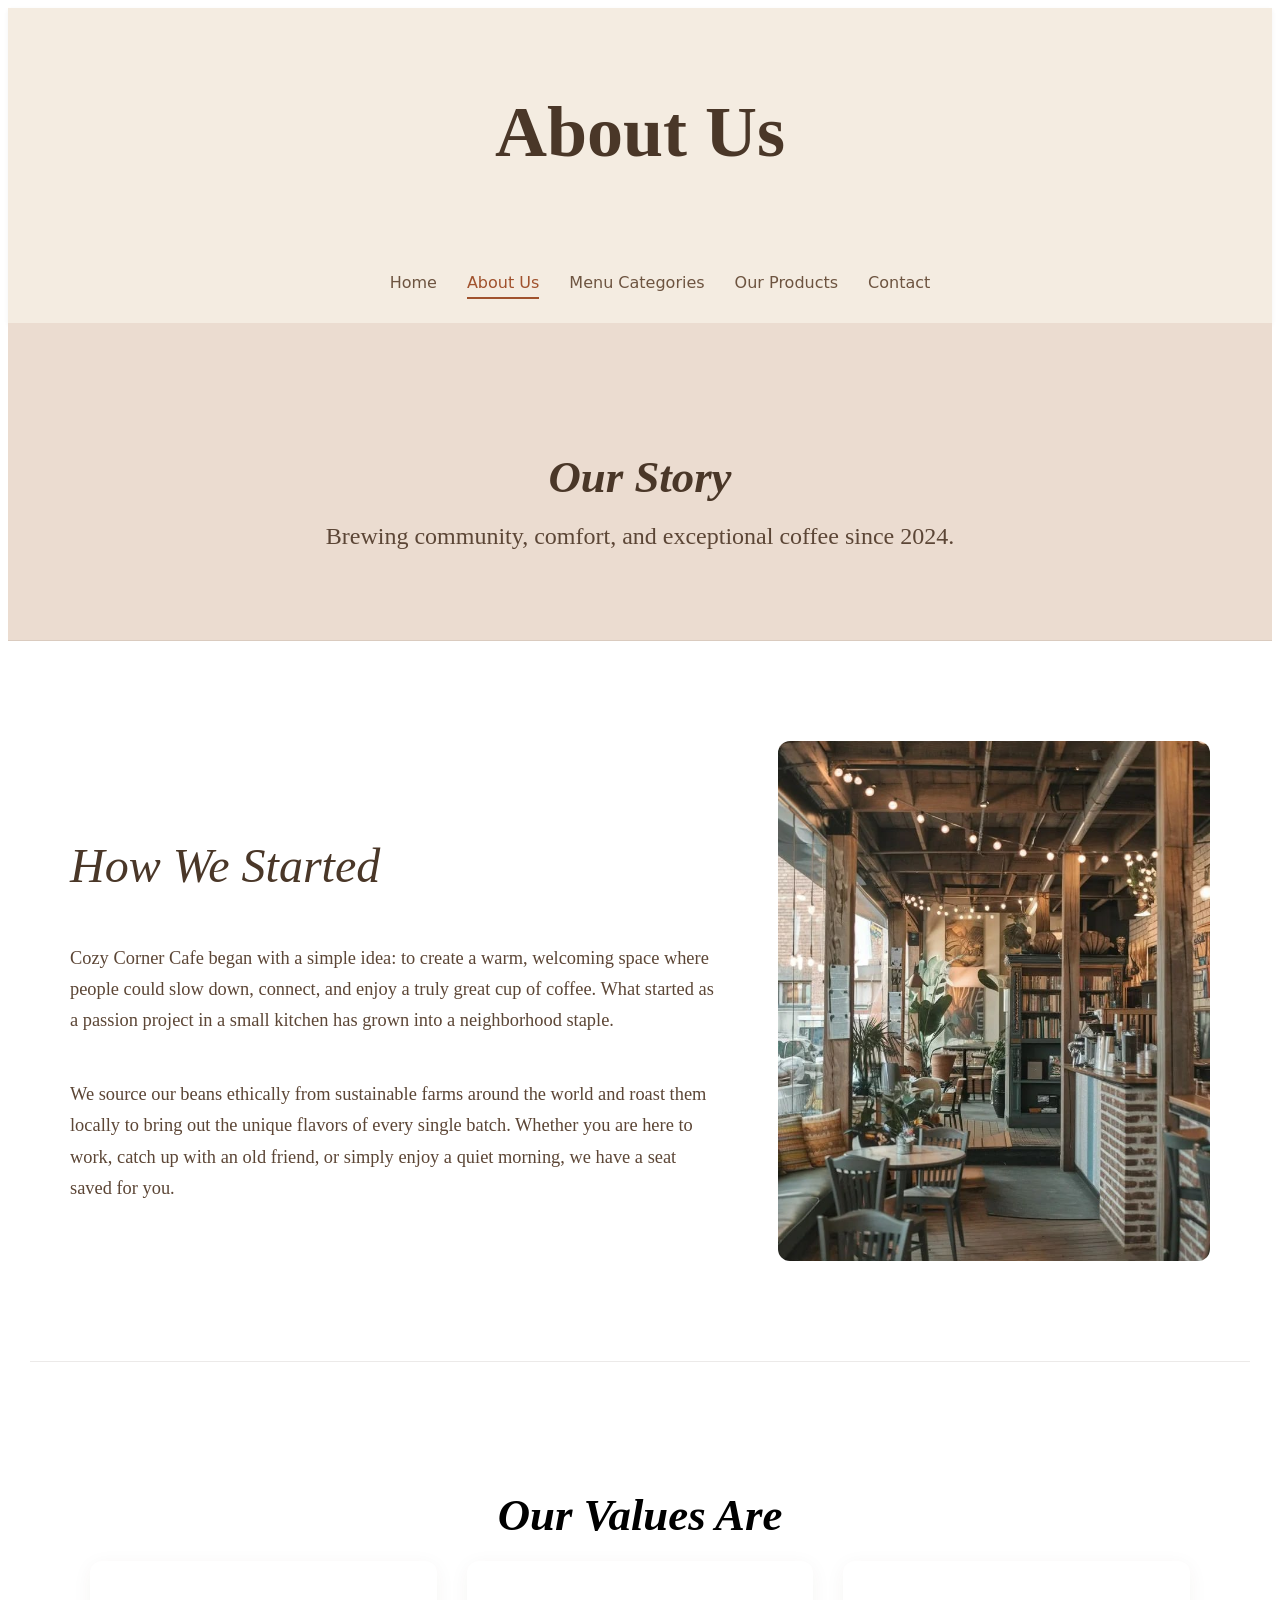
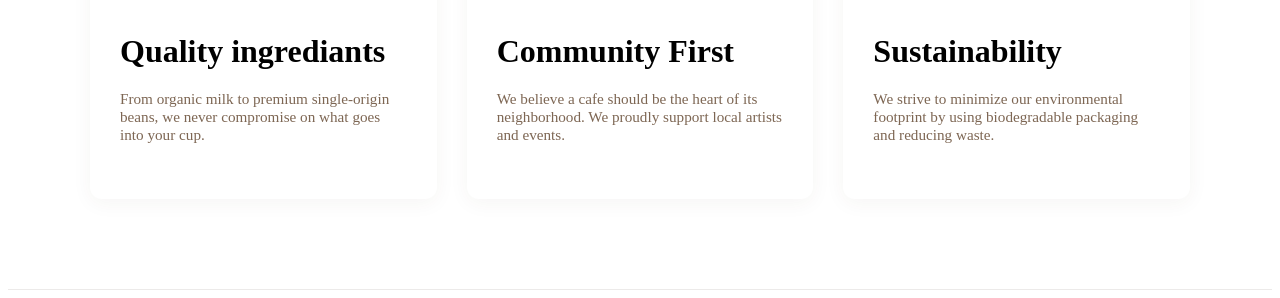
==== about.html @ 1a00c0a8 "Add project files and README documentation" ====
<!DOCTYPE html>

<html lang="en">

<head>
    <meta charset="UTF-8"><meta charset="UTF-8">
    <meta name="viewport" content="width=device-width, initial-scale=1.0">
    <title>About Page</title>
    <link rel="stylesheet" href="assets/css/style.css" />
</head>

<body>
    <header class="about-header">
        <div class="about-logo">
            <h1>About Us</h1>
        </div>
        <nav>
            <ul>
                <li><a href="index.html" >Home</a></li> 
                <li><a href="about.html" class="active" >About Us</a></li>
                <li><a href="category.html" >Menu Categories</a></li>
                <li><a href="products.html">Our Products</a></li>
                <li><a href="contact.html" >Contact</a></li>
            </ul>
        </nav>
    </header>

    <main>
        <section class="about-our-story">
            <div class="our-story">
                <h2>Our Story</h2>
                <p>Brewing community, comfort, and exceptional coffee since 2024.</p>
            </div>
        </section>

        <section class="history">
            <div class="our-history">
                <h2>How We Started</h2>
                <p>Cozy Corner Cafe began with a simple idea: to create a warm, welcoming space where people could slow down, connect, and enjoy a truly great cup of coffee. What started as a passion project in a small kitchen has grown into a neighborhood staple.</p>
                <p>We source our beans ethically from sustainable farms around the world and roast them locally to bring out the unique flavors of every single batch. Whether you are here to work, catch up with an old friend, or simply enjoy a quiet morning, we have a seat saved for you.</p>
            </div>

            <div class="our-history-image">
                <img src="assets/photos/cafe-internal.jpg" />
            </div>
        </section>

        <section class="values">
            <div class="our-values">
                <h2>Our Values Are</h2>
                <div class="our-values-grid">
                    <div class="value-card">
                        <h3>Quality ingrediants</h3>
                        <p>From organic milk to premium single-origin beans, we never compromise on what goes into your cup.</p>
                    </div>

                    <div class="value-card">
                        <h3>Community First</h3>
                        <p>We believe a cafe should be the heart of its neighborhood. We proudly support local artists and events.</p>
                    </div>

                    <div class="value-card">
                        <h3>Sustainability</h3>
                        <p>We strive to minimize our environmental footprint by using biodegradable packaging and reducing waste.</p>
                    </div>
                </div>
            </div>
        </section>

        <!--<section class="team">
            <h2>People Behind the Brew</h2>
            <div class="team-grid"></div>
        </section> -->

    </main>

</body>


</html>
---- assets/css/style.css ----
.container {
    max-width: 1100px;
    margin: 0 auto;
    padding: 40px 20px;
}

.index-header {
    display: flex;
    flex-direction: column;
    align-items: center;   /* Vertically centers both elements */
    padding: 15px 40px;
    background-color: #f4ece1;
    box-shadow: 0 2px 5px rgba(0, 0, 0, 0.05);
    gap: 15px;   /*Controlls gap between logo and links */
}

.index-logo {
    padding: 20px;
}

.index-logo h1 {
    font-family: 'Georgia', serif;
    font-size: 4.5rem;
    color: #4a3728;
}

nav ul {
    display: flex;
    list-style: none;   /* Removes Bullet points */
}

nav ul li {
    margin: 0 15px;
}

nav a {
    text-decoration: none;   /* Removes underline */
    font-family: system-ui, sans-serif;
    font-weight: 500;
    font-size: 1rem;
    color: #6d5440;
    padding: 5px 0;
    transition: color 0.2s ease, border-color 0.2s ease;   /* Color Transition  when you Hover*/
}

nav a:hover {
    color: #4a3728;   /* Darkens when you hover */
}

nav a.active {
    color: #a0522d;
    border-bottom: 2px solid #a0522d;
}

.hero {
    padding: 90px 20px;
    background-color: #ebdcd0;
    border-bottom: 1px solid rgba(74, 55, 40, 0.1);
    text-align: center;
}

.hero h2 {
    font-family: 'Georgia', serif;
    font-size: 2.8rem;
    color: #4a3728;
    margin-bottom: 20px;
    font-style: italic;
}

.hero p {
    max-width: 650px;
    margin: 0 auto;
    font-size: 1.5rem;
    color: #5c4636;
}

.highlights {
    padding: 80px 40px;
    text-align: center;
}

.highlights > h2 {
    font-family: 'Georgia', serif;
    font-size: 2.2rem;
    margin-bottom: 50px;
    position: relative;
    display: inline-block;   /* Shrinks parent match text sizing */
}

.highlights > h2::after {
    content: '';
    display: block;
    width: 50px;
    height: 3px;
    background-color: #a0522d;
    margin: 12px auto 0 auto;   /* Centers the line under the heading */
}

.highlight-grid {
    display: flex;
    justify-content: center;
    gap: 30px;
    max-width: 1100px;
    margin: 0 auto;
    flex-wrap: wrap; 
}

.card {
    background: #ffffff;
    padding: 40px 30px;
    border-radius: 12px;   /* Rounded Courners */
    flex: 1;
    min-width: 280px;
    box-shadow: 0 4px 20px rgba(74, 55, 40, 0.05);
    transition: transform 0.3s ease, box-shadow 0.3s ease;
    text-align: left;
}

.card:hover {
    transform: translateY(-5px);   /* Moves upwards when you hover */
}

.card h2 {
    font-family: 'Georgia', serif;
    font-size: 1.4rem;
    color: #4a3728;
    margin-bottom: 12px;
}

.card p {
    font-size: 0.95rem;
    color: #7d6653;
}



@media screen and (max-width: 768px) {
    
    header {
        padding: 20px;
        gap: 5px;

    }

    .index-logo {
        padding: 10px;
    }

    .index-logo h1 {
        font-size: 2rem;
    }

    nav ul {
        flex-direction: column;
        align-items: center;
        gap: 10px;
        padding: 0;
    }

    nav ul li {
        margin: 5px 0;
    }

    .hero {
        padding: 60px 20px;
    }

    .hero h2 {
        font-size: 2.2rem;
    }

    .hero p {
        font-size: 1.2rem;
    }

    .highlights {
        padding: 50px 20px;
    }
    .history {
        flex-direction: column;
        gap: 40px;
        padding: 60px 24px;
    }

    .our-history {
        text-align: left;
    }

    .our-history h2 {
        font-size: 2.4rem;
        margin-bottom: 20px;
    }

    .our-history p {
        font-size: 1.1rem;
        line-height: 1.6;
        margin-bottom: 18px;
    }

    .our-history-image {
        max-width: 100%;
        order: -1;
    }

    .our-history-image img {
        max-height: 300px;
    }
}


/* about.html */

.about-header {
    display: flex;
    flex-direction: column;
    align-items: center;
    padding: 15px 40px;
    background-color: #f4ece1;
    box-shadow: 0 2px 5px rgba(0, 0, 0, 0.05);
    gap: 15px;
}

.about-logo {
    padding: 20px;
}

.about-logo h1 {
    font-family: 'Georgia', serif;
    font-size: 4.5rem;
    color: #4a3728;
}

.our-story {
    padding: 90px 20px;
    background-color: #ebdcd0;
    border-bottom: 1px solid rgba(74, 55, 40, 0.1);
    text-align: center;
}

.our-story h2 {
    font-family: 'Georgia', serif;
    font-size: 2.8rem;
    color: #4a3728;
    margin-bottom: 20px;
    font-style: italic;
}

.our-story p {
    max-width: 650px;
    margin: 0 auto;
    font-size: 1.5rem;
    color: #5c4636;
}

.history {
    display: flex;
    align-items: stretch;
    justify-content: space-between;
    gap: 60px;
    padding: 100px 40px;         
    max-width: 1140px;
    margin: 0 auto;
    border-bottom: 1px solid rgba(74, 55, 40, 0.1);
}

.our-history {
    flex: 1.2;
    display: flex;
    flex-direction: column;
    justify-content: center;
    text-align: left;           
}

.our-history h2 {
    font-family: 'Georgia', serif;
    font-size: 3rem;
    color: #4a3728;
    margin-bottom: 30px;
    font-style: italic;
    font-weight: normal;
    line-height: 1.2;
    font-style: italic;
}

.our-history p {
    font-size: 1.15rem;          
    color: #5c4636;
    line-height: 1.7;
    margin-bottom: 24px;
}

.our-history p:last-child {
    margin-bottom: 0;
}

.our-history-image {
    flex: 0.8;
    max-width: 440px;
    width: 100%;
}

.our-history-image img {
    width: 100%;
    height: 100%;
    max-height: 520px;
    display: block;
    border-radius: 12px;
    object-fit: cover;
}

.our-values {
    padding: 90px 20px;
    border-bottom: 1px solid rgba(74, 55, 40, 0.1);
    text-align: center;
}

.our-values h2 {
    font-family: 'Georgia', serif;
    font-size: 2.8rem;
    margin-bottom: 20px;
    font-style: italic;
}

.our-values h3 {
    font-family: 'Georgia', serif;
    font-size: 2rem;
    margin-bottom: 20px;
    font-style: bold;
}

.our-values-grid {
    display: flex;
    justify-content: center;
    gap: 30px;
    max-width: 1100px;
    margin: 0 auto;
    flex-wrap: wrap; 
}

.value-card {
    background: #ffffff;
    padding: 40px 30px;
    border-radius: 12px;
    flex: 1;
    min-width: 280px;
    box-shadow: 0 4px 20px rgba(74, 55, 40, 0.05);
    transition: transform 0.3s ease, box-shadow 0.3s ease;
    text-align: left;
}

.value-card:hover {
    transform: translateY(-5px);
}

.value-card h2 {
    font-family: 'Georgia', serif;
    font-size: 1.4rem;
    color: #4a3728;
    margin-bottom: 12px;
}

.value-card p {
    font-size: 0.95rem;
    color: #7d6653;
}

/* Contact.html */

.contact-header {
    display: flex;
    flex-direction: column;
    align-items: center;
    padding: 15px 40px;
    background-color: #f4ece1;
    box-shadow: 0 2px 5px rgba(0, 0, 0, 0.05);
    gap: 15px;
}

.contact-logo {
    padding: 20px;
}

.contact-logo h1 {
    font-family: 'Georgia', serif;
    font-size: 4.5rem;
    color: #4a3728;
}

.contact-section {
    max-width: 600px;
    margin: 60px auto;
    padding: 0 20px;
}

.form-group {
    margin-bottom: 20px;
    display: flex;
    flex-direction: column;
    text-align: left;
}

.form-group label {
    font-family: system-ui, sans-serif;
    font-weight: 500;
    color: #4a3728;
    margin-bottom: 5px;
}

.form-group input, 
.form-group textarea {
    padding: 12px;
    border: 1px solid #6d5440;
    border-radius: 6px;
    font-size: 1rem;
    outline: none;
}

/* Validation Highlights and Feedback States */
.error-msg {
    color: #d9534f;
    font-size: 0.85rem;
    margin-top: 5px;
    font-family: system-ui, sans-serif;
}

.input-error {
    border-color: #d9534f !important;
    background-color: #fff5f5;
}

#submitBtn {
    background-color: #4a3728;
    color: #ffffff;
    padding: 12px 24px;
    border: none;
    border-radius: 6px;
    font-size: 1rem;
    cursor: pointer;
    transition: background-color 0.2s ease;
}

#submitBtn:hover {
    background-color: #6d5440;
}

.feedback-container {
    margin-top: 20px;
    padding: 15px;
    border-radius: 6px;
    font-family: system-ui, sans-serif;
    text-align: center;
}

.success-msg {
    background-color: #d4edda;
    color: #155724;
    border: 1px solid #c3e6cb;
}

.error-banner {
    background-color: #f8d7da;
    color: #721c24;
    border: 1px solid #f5c6cb;
}

.hidden {
    display: none;
}

/* Category.html */

.category-header {
    display: flex;
    flex-direction: column;
    align-items: center;
    padding: 15px 40px;
    background-color: #f4ece1;
    box-shadow: 0 2px 5px rgba(0, 0, 0, 0.05);
    gap: 15px;
}

.category-logo {
    padding: 20px;
}

.category-logo h1 {
    font-family: 'Georgia', serif;
    font-size: 4.5rem;
    color: #4a3728;
}

.category-filter-buttons {
    margin: 30px 0 5px 0;
    display: flex;
    justify-content: center;
    gap: 15px;
    flex-wrap: wrap;
}

.filter-button {
    background-color: transparent;
    border: 2px solid #6d5440;
    color: #6d5440;
    padding: 10px 20px;
    font-size: 1rem;
    font-weight: 500;
    border-radius: 30px;
    cursor: pointer;
    transition: all 0.2s ease;
}

.filter-button:hover, 
.filter-button.active {
    background-color: #4a3728;
    border-color: #4a3728;
    color: #ffffff;
}

.category-section {
    max-width: 1100px;
    margin: 60px auto;
    padding: 0 20px;
    text-align: center;
}

.menu-grid {
    display: grid;
    grid-template-columns: repeat(auto-fit, minmax(320px, 1fr));
    gap: 25px;
    margin-top: 40px;
}

.menu-item {
    background-color: #f4ece1;
    border-radius: 8px;
    padding: 20px;
    box-sizing: border-box;
    text-align: left;
    transition: opacity 0.3s ease, transform 0.3s ease;
    display: flex;
    flex-direction: row; 
    gap: 20px;
    align-items: center;
    justify-content: space-between;
}

.item-info {
    flex: 1;
}

.menu-item h3 {
    font-family: 'Georgia', serif;
    color: #4a3728;
    margin-top: 0;
    margin-bottom: 8px;
    font-size: 1.3rem;
}

.menu-item p {
    color: #6d5440;
    font-size: 0.95rem;
    margin: 0;
}

.menu-grid img {
    width: 120px;
    height: 120px;
    object-fit: cover;
    border-radius: 8px;
    flex-shrink: 0; 
}

.hidden-item {
    display: none !important;
}

@media screen and (max-width: 768px) {
    .category-logo h1 {
        font-size: 2.5rem;
    }
}

@media screen and (max-width: 550px) {
    .menu-item {
        flex-direction: column-reverse;
        text-align: center;
        gap: 15px;
    }

    .menu-grid img {
        width: 100%;
        max-width: 240px;
        height: 160px;
    }
}

/* products.html */

.products-header {
    display: flex;
    flex-direction: column;
    align-items: center;
    padding: 15px 40px;
    background-color: #f4ece1;
    box-shadow: 0 2px 5px rgba(0, 0, 0, 0.05);
    gap: 15px;
}

.products-logo {
    padding: 20px;
}

.products-logo h1 {
    font-family: 'Georgia', serif;
    font-size: 4.5rem;
    color: #4a3728;
}

.products-header {
    display: flex;
    flex-direction: column;
    align-items: center;
    padding: 15px 40px;
    background-color: #f4ece1;
    box-shadow: 0 2px 5px rgba(0, 0, 0, 0.05);
    gap: 15px;
}

.products-section {
    max-width: 1100px;
    margin: 60px auto;
    padding: 0 20px;
    text-align: center;
}

.products-grid {
    display: flex;
    flex-wrap: wrap;
    gap: 30px;
    margin-top: 40px;
    justify-content: center;
}

.product-card {
    background-color: #ffffff;
    border: 1px solid rgba(109, 84, 64, 0.15);
    border-radius: 12px;
    overflow: hidden;
    display: flex;
    flex-direction: column;
    flex: 1;
    min-width: 280px;
    max-width: 320px;
    text-align: left;
    box-shadow: 0 4px 15px rgba(74, 55, 40, 0.02);
    transition: transform 0.3s ease, box-shadow 0.3s ease;
}

.product-card img,
.product-image {
    width: 100%;
    height: 200px;
    object-fit: cover;
    display: block;
    border-bottom: 1px solid rgba(109, 84, 64, 0.15); 
}

.product-card:hover {
    transform: translateY(-5px);
    box-shadow: 0 8px 25px rgba(74, 55, 40, 0.08);
}

.product-image {
    background-color: #f4ece1;
    height: 200px;
    display: flex;
    align-items: center;
    justify-content: center;
    font-size: 4rem;
}

.product-info {
    padding: 25px 20px 20px 20px;
    display: flex;
    flex-direction: column;
    flex-grow: 1;
}

.product-info h3 {
    font-family: 'Georgia', serif;
    color: #4a3728;
    margin: 0 0 10px 0;
    font-size: 1.3rem;
}

.product-desc {
    color: #6d5440;
    font-size: 0.9rem;
    line-height: 1.4;
    margin: 0 0 15px 0;
    flex-grow: 1;
}

.product-price {
    font-family: system-ui, sans-serif;
    font-weight: 700;
    font-size: 1.2rem;
    color: #a0522d;
}
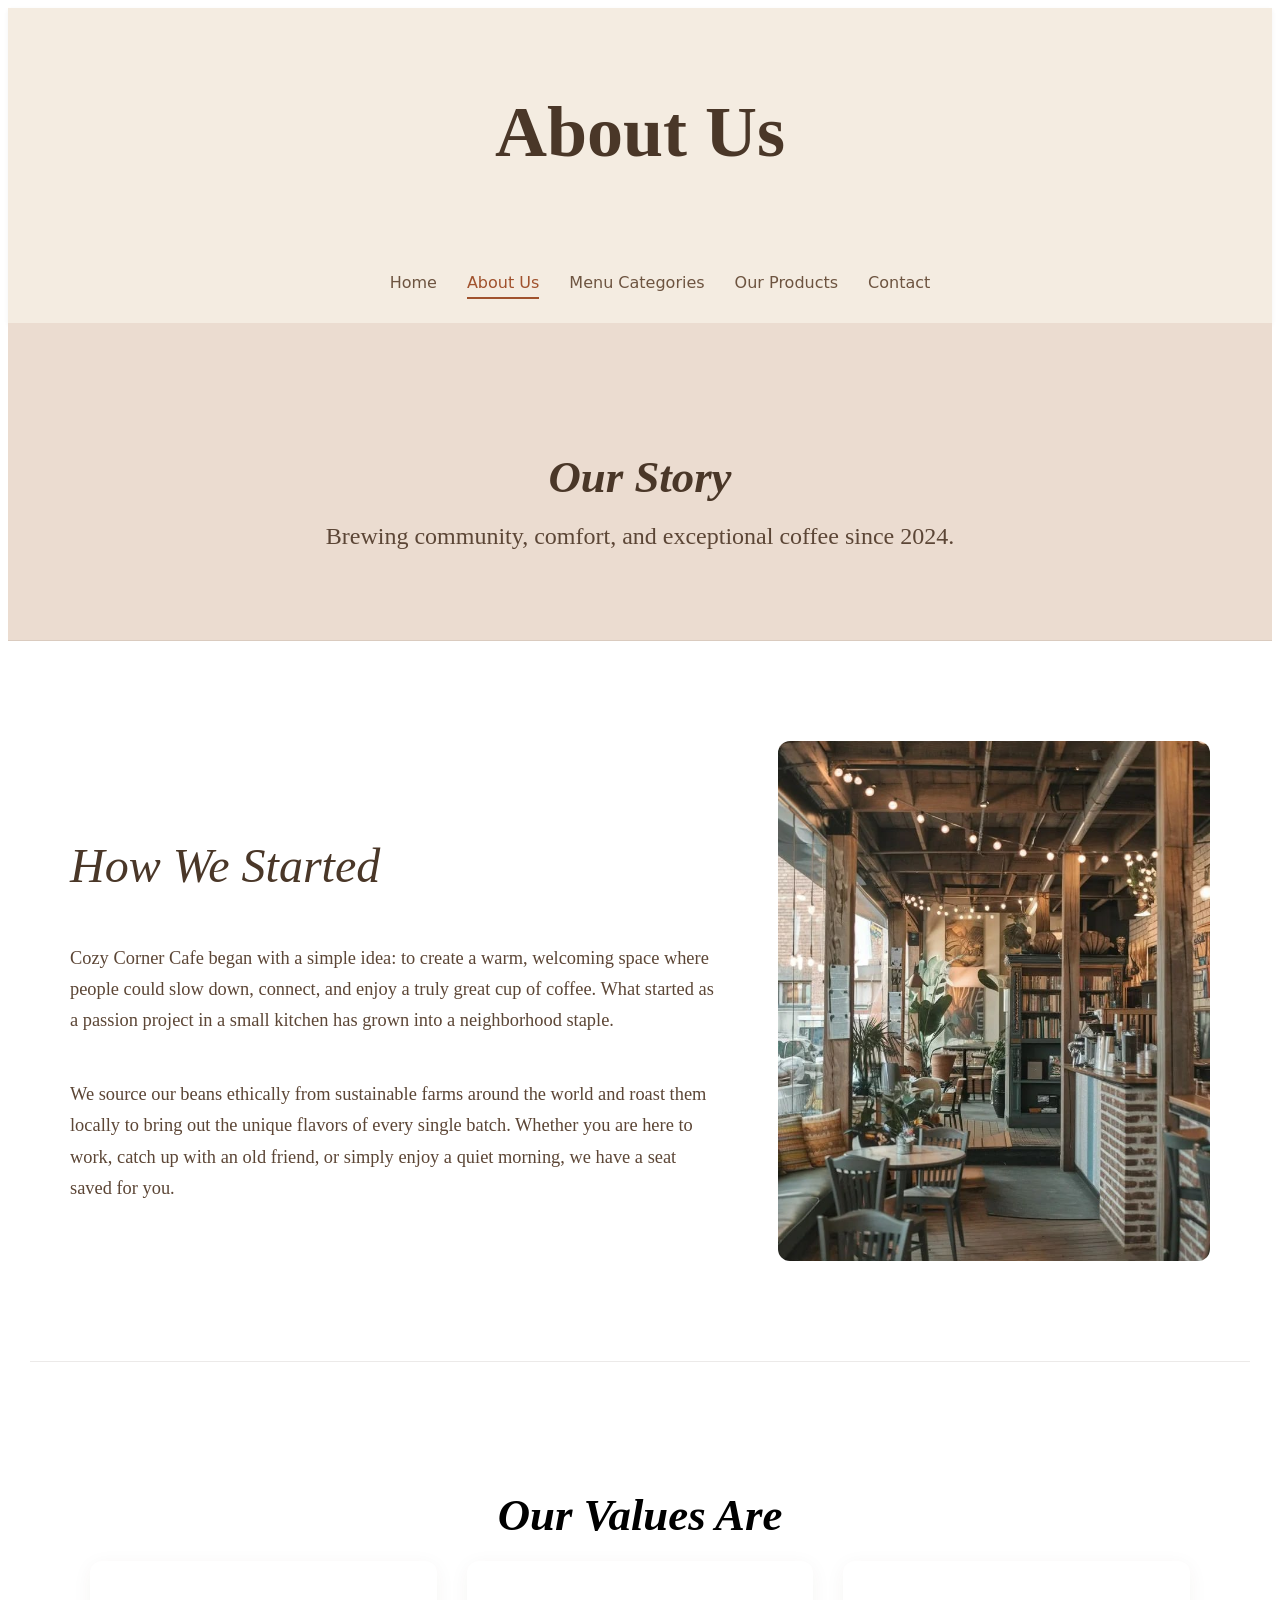
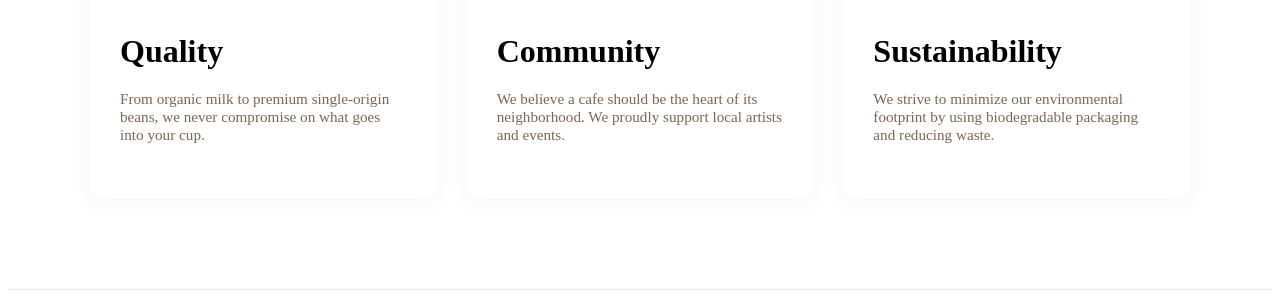
==== commit e1ba4583: "Update about.html" ====
--- a/about.html
+++ b/about.html
@@ -50,12 +50,12 @@
                 <h2>Our Values Are</h2>
                 <div class="our-values-grid">
                     <div class="value-card">
-                        <h3>Quality ingrediants</h3>
+                        <h3>Quality</h3>
                         <p>From organic milk to premium single-origin beans, we never compromise on what goes into your cup.</p>
                     </div>
 
                     <div class="value-card">
-                        <h3>Community First</h3>
+                        <h3>Community</h3>
                         <p>We believe a cafe should be the heart of its neighborhood. We proudly support local artists and events.</p>
                     </div>
 
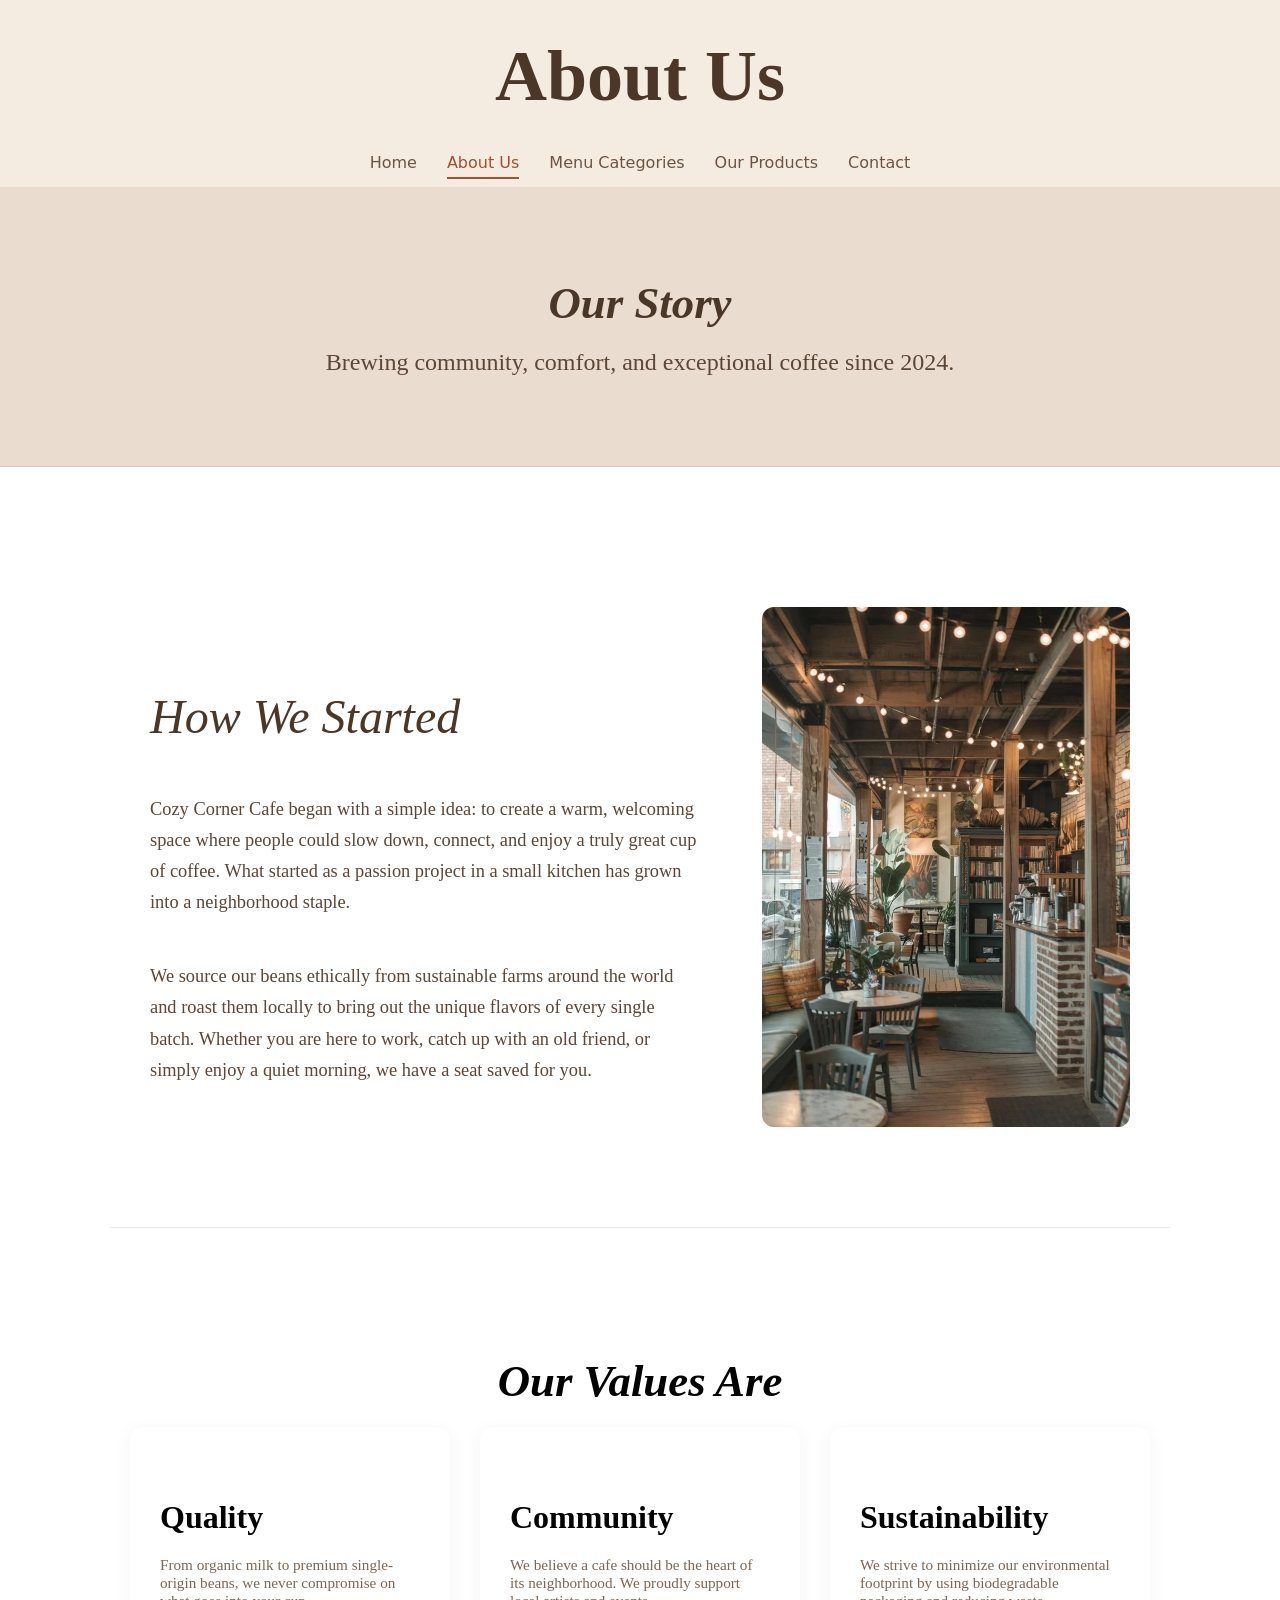
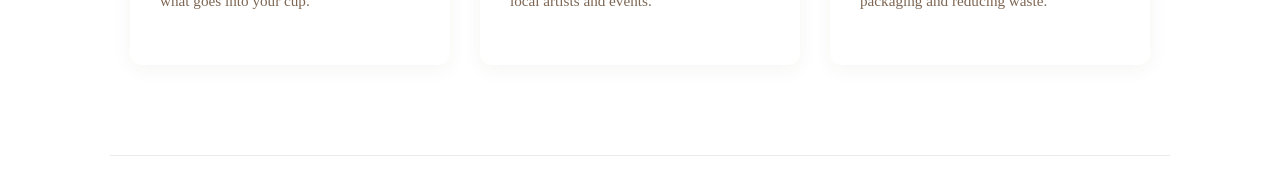
==== commit 190bfa8e: "./" ====
--- a/about.html
+++ b/about.html
@@ -25,13 +25,14 @@
         </nav>
     </header>
 
+<section class="about-our-story">
+    <div class="our-story">
+        <h2>Our Story</h2>
+        <p>Brewing community, comfort, and exceptional coffee since 2024.</p>
+    </div>
+</section>
+
     <main>
-        <section class="about-our-story">
-            <div class="our-story">
-                <h2>Our Story</h2>
-                <p>Brewing community, comfort, and exceptional coffee since 2024.</p>
-            </div>
-        </section>
 
         <section class="history">
             <div class="our-history">
--- a/assets/css/style.css
+++ b/assets/css/style.css
@@ -1,24 +1,48 @@
+*, *::before, *::after {
+    box-sizing: border-box; /* Core fix: keeps all layouts mathematically sound */
+}
+
+body {
+    margin: 0;
+    padding: 0;
+    background-color: #ffffff;
+}
+
 .container {
     max-width: 1100px;
     margin: 0 auto;
     padding: 40px 20px;
 }
 
-.index-header {
+.index-header,
+.about-header,
+.contact-header,
+.category-header,
+.products-header {
     display: flex;
     flex-direction: column;
-    align-items: center;   /* Vertically centers both elements */
+    align-items: center;
     padding: 15px 40px;
     background-color: #f4ece1;
     box-shadow: 0 2px 5px rgba(0, 0, 0, 0.05);
-    gap: 15px;   /*Controlls gap between logo and links */
-}
-
-.index-logo {
+    gap: 15px;
+}
+
+.index-logo,
+.about-logo,
+.contact-logo,
+.category-logo,
+.products-logo {
     padding: 20px;
 }
 
-.index-logo h1 {
+.index-logo h1,
+.about-logo h1,
+.contact-logo h1,
+.category-header h1,
+.category-logo h1,
+.products-logo h1 {
+    margin: 0;
     font-family: 'Georgia', serif;
     font-size: 4.5rem;
     color: #4a3728;
@@ -26,7 +50,9 @@
 
 nav ul {
     display: flex;
-    list-style: none;   /* Removes Bullet points */
+    list-style: none;
+    padding: 0;
+    margin: 0;
 }
 
 nav ul li {
@@ -34,17 +60,17 @@
 }
 
 nav a {
-    text-decoration: none;   /* Removes underline */
+    text-decoration: none;
     font-family: system-ui, sans-serif;
     font-weight: 500;
     font-size: 1rem;
     color: #6d5440;
     padding: 5px 0;
-    transition: color 0.2s ease, border-color 0.2s ease;   /* Color Transition  when you Hover*/
+    transition: color 0.2s ease, border-color 0.2s ease;
 }
 
 nav a:hover {
-    color: #4a3728;   /* Darkens when you hover */
+    color: #4a3728;
 }
 
 nav a.active {
@@ -53,13 +79,16 @@
 }
 
 .hero {
+    width: 100%;
     padding: 90px 20px;
     background-color: #ebdcd0;
     border-bottom: 1px solid rgba(74, 55, 40, 0.1);
     text-align: center;
+    box-sizing: border-box;
 }
 
 .hero h2 {
+    margin-top: 0;
     font-family: 'Georgia', serif;
     font-size: 2.8rem;
     color: #4a3728;
@@ -84,7 +113,7 @@
     font-size: 2.2rem;
     margin-bottom: 50px;
     position: relative;
-    display: inline-block;   /* Shrinks parent match text sizing */
+    display: inline-block;
 }
 
 .highlights > h2::after {
@@ -93,7 +122,7 @@
     width: 50px;
     height: 3px;
     background-color: #a0522d;
-    margin: 12px auto 0 auto;   /* Centers the line under the heading */
+    margin: 12px auto 0 auto;
 }
 
 .highlight-grid {
@@ -105,10 +134,17 @@
     flex-wrap: wrap; 
 }
 
+.card-link {
+    text-decoration: none !important; 
+    display: flex;
+    flex: 1;
+    min-width: 280px;
+}
+
 .card {
     background: #ffffff;
     padding: 40px 30px;
-    border-radius: 12px;   /* Rounded Courners */
+    border-radius: 12px;
     flex: 1;
     min-width: 280px;
     box-shadow: 0 4px 20px rgba(74, 55, 40, 0.05);
@@ -117,7 +153,7 @@
 }
 
 .card:hover {
-    transform: translateY(-5px);   /* Moves upwards when you hover */
+    transform: translateY(-5px);
 }
 
 .card h2 {
@@ -132,112 +168,19 @@
     color: #7d6653;
 }
 
-
-
-@media screen and (max-width: 768px) {
-    
-    header {
-        padding: 20px;
-        gap: 5px;
-
-    }
-
-    .index-logo {
-        padding: 10px;
-    }
-
-    .index-logo h1 {
-        font-size: 2rem;
-    }
-
-    nav ul {
-        flex-direction: column;
-        align-items: center;
-        gap: 10px;
-        padding: 0;
-    }
-
-    nav ul li {
-        margin: 5px 0;
-    }
-
-    .hero {
-        padding: 60px 20px;
-    }
-
-    .hero h2 {
-        font-size: 2.2rem;
-    }
-
-    .hero p {
-        font-size: 1.2rem;
-    }
-
-    .highlights {
-        padding: 50px 20px;
-    }
-    .history {
-        flex-direction: column;
-        gap: 40px;
-        padding: 60px 24px;
-    }
-
-    .our-history {
-        text-align: left;
-    }
-
-    .our-history h2 {
-        font-size: 2.4rem;
-        margin-bottom: 20px;
-    }
-
-    .our-history p {
-        font-size: 1.1rem;
-        line-height: 1.6;
-        margin-bottom: 18px;
-    }
-
-    .our-history-image {
-        max-width: 100%;
-        order: -1;
-    }
-
-    .our-history-image img {
-        max-height: 300px;
-    }
-}
-
-
 /* about.html */
 
-.about-header {
-    display: flex;
-    flex-direction: column;
-    align-items: center;
-    padding: 15px 40px;
-    background-color: #f4ece1;
-    box-shadow: 0 2px 5px rgba(0, 0, 0, 0.05);
-    gap: 15px;
-}
-
-.about-logo {
-    padding: 20px;
-}
-
-.about-logo h1 {
-    font-family: 'Georgia', serif;
-    font-size: 4.5rem;
-    color: #4a3728;
-}
-
 .our-story {
+    width: 100%;
     padding: 90px 20px;
     background-color: #ebdcd0;
     border-bottom: 1px solid rgba(74, 55, 40, 0.1);
     text-align: center;
+    box-sizing: border-box;
 }
 
 .our-story h2 {
+    margin-top: 0;
     font-family: 'Georgia', serif;
     font-size: 2.8rem;
     color: #4a3728;
@@ -276,7 +219,6 @@
     font-size: 3rem;
     color: #4a3728;
     margin-bottom: 30px;
-    font-style: italic;
     font-weight: normal;
     line-height: 1.2;
     font-style: italic;
@@ -325,7 +267,7 @@
     font-family: 'Georgia', serif;
     font-size: 2rem;
     margin-bottom: 20px;
-    font-style: bold;
+    font-weight: bold;
 }
 
 .our-values-grid {
@@ -366,26 +308,6 @@
 
 /* Contact.html */
 
-.contact-header {
-    display: flex;
-    flex-direction: column;
-    align-items: center;
-    padding: 15px 40px;
-    background-color: #f4ece1;
-    box-shadow: 0 2px 5px rgba(0, 0, 0, 0.05);
-    gap: 15px;
-}
-
-.contact-logo {
-    padding: 20px;
-}
-
-.contact-logo h1 {
-    font-family: 'Georgia', serif;
-    font-size: 4.5rem;
-    color: #4a3728;
-}
-
 .contact-section {
     max-width: 600px;
     margin: 60px auto;
@@ -468,26 +390,6 @@
 }
 
 /* Category.html */
-
-.category-header {
-    display: flex;
-    flex-direction: column;
-    align-items: center;
-    padding: 15px 40px;
-    background-color: #f4ece1;
-    box-shadow: 0 2px 5px rgba(0, 0, 0, 0.05);
-    gap: 15px;
-}
-
-.category-logo {
-    padding: 20px;
-}
-
-.category-logo h1 {
-    font-family: 'Georgia', serif;
-    font-size: 4.5rem;
-    color: #4a3728;
-}
 
 .category-filter-buttons {
     margin: 30px 0 5px 0;
@@ -596,36 +498,6 @@
 
 /* products.html */
 
-.products-header {
-    display: flex;
-    flex-direction: column;
-    align-items: center;
-    padding: 15px 40px;
-    background-color: #f4ece1;
-    box-shadow: 0 2px 5px rgba(0, 0, 0, 0.05);
-    gap: 15px;
-}
-
-.products-logo {
-    padding: 20px;
-}
-
-.products-logo h1 {
-    font-family: 'Georgia', serif;
-    font-size: 4.5rem;
-    color: #4a3728;
-}
-
-.products-header {
-    display: flex;
-    flex-direction: column;
-    align-items: center;
-    padding: 15px 40px;
-    background-color: #f4ece1;
-    box-shadow: 0 2px 5px rgba(0, 0, 0, 0.05);
-    gap: 15px;
-}
-
 .products-section {
     max-width: 1100px;
     margin: 60px auto;
@@ -633,14 +505,21 @@
     text-align: center;
 }
 
+main {
+    max-width: 1100px;
+    margin: 40px auto;
+    padding: 0 20px;
+}
+
+/* Flexible grid wrapper utilizing wrapping layout flows */
 .products-grid {
     display: flex;
     flex-wrap: wrap;
     gap: 30px;
-    margin-top: 40px;
     justify-content: center;
 }
 
+/* Individual Product Cards */
 .product-card {
     background-color: #ffffff;
     border: 1px solid rgba(109, 84, 64, 0.15);
@@ -654,31 +533,31 @@
     text-align: left;
     box-shadow: 0 4px 15px rgba(74, 55, 40, 0.02);
     transition: transform 0.3s ease, box-shadow 0.3s ease;
-}
-
-.product-card img,
+    box-sizing: border-box; /* Forces padding to stay within the card size boundaries */
+}
+
+.product-card:hover {
+    transform: translateY(-5px);
+    box-shadow: 0 8px 25px rgba(74, 55, 40, 0.08);
+}
+
+/* Image wrappers ensuring photos fit card boundaries uniformly */
 .product-image {
     width: 100%;
     height: 200px;
+    background-color: #f4ece1;
+    overflow: hidden;
+    border-bottom: 1px solid rgba(109, 84, 64, 0.15);
+}
+
+.product-image img {
+    width: 100%;
+    height: 100%;
     object-fit: cover;
     display: block;
-    border-bottom: 1px solid rgba(109, 84, 64, 0.15); 
-}
-
-.product-card:hover {
-    transform: translateY(-5px);
-    box-shadow: 0 8px 25px rgba(74, 55, 40, 0.08);
-}
-
-.product-image {
-    background-color: #f4ece1;
-    height: 200px;
-    display: flex;
-    align-items: center;
-    justify-content: center;
-    font-size: 4rem;
-}
-
+}
+
+/* Internal text element spacing alignment inside the card containers */
 .product-info {
     padding: 25px 20px 20px 20px;
     display: flex;
@@ -698,7 +577,7 @@
     font-size: 0.9rem;
     line-height: 1.4;
     margin: 0 0 15px 0;
-    flex-grow: 1;
+    flex-grow: 1; /* Pushes the price element perfectly down to the baseline layout line */
 }
 
 .product-price {
@@ -707,3 +586,136 @@
     font-size: 1.2rem;
     color: #a0522d;
 }
+
+@media screen and (max-width: 768px) {
+
+    .index-header {
+        padding: 20px;
+        gap: 5px;
+    }
+
+    .index-logo {
+        padding: 10px;
+    }
+
+    .index-logo h1 {
+        font-size: 2rem;
+    }
+
+    .about-header {
+        padding: 20px;
+        gap: 5px;
+    }
+
+    .about-logo {
+        padding: 10px;
+    }
+
+    .about-logo h1 {
+        font-size: 2rem;
+    }
+
+    .contact-header {
+        padding: 20px;
+        gap: 5px;
+    }
+
+    .contact-logo {
+        padding: 10px;
+    }
+
+    .contact-logo h1 {
+        font-size: 2rem;
+    }
+
+    .category-header {
+        padding: 20px;
+        gap: 5px;
+    }
+
+    .category-logo {
+        padding: 10px;
+    }
+
+    .category-logo h1 {
+        font-size: 2rem;
+    }
+
+    .products-header {
+        padding: 20px;
+        gap: 5px;
+    }
+
+    .products-logo {
+        padding: 10px;
+    }
+
+    .products-logo h1 {
+        font-size: 2rem;
+    }
+
+    nav ul {
+        flex-direction: column;
+        align-items: center;
+        gap: 10px;
+        padding: 0;
+    }
+
+    nav ul li {
+        margin: 5px 0;
+    }
+
+    .highlight-grid {
+        flex-direction: column;
+        gap: 20px;
+    }
+
+    .card-link {
+        width: 100%;
+    }
+
+    .hero {
+        padding: 60px 20px;
+    }
+
+    .hero h2 {
+        font-size: 2.2rem;
+    }
+
+    .hero p {
+        font-size: 1.2rem;
+    }
+
+    .highlights {
+        padding: 50px 20px;
+    }
+    .history {
+        flex-direction: column;
+        gap: 40px;
+        padding: 60px 24px;
+    }
+
+    .our-history {
+        text-align: left;
+    }
+
+    .our-history h2 {
+        font-size: 2.4rem;
+        margin-bottom: 20px;
+    }
+
+    .our-history p {
+        font-size: 1.1rem;
+        line-height: 1.6;
+        margin-bottom: 18px;
+    }
+
+    .our-history-image {
+        max-width: 100%;
+        order: -1;
+    }
+
+    .our-history-image img {
+        max-height: 300px;
+    }
+}
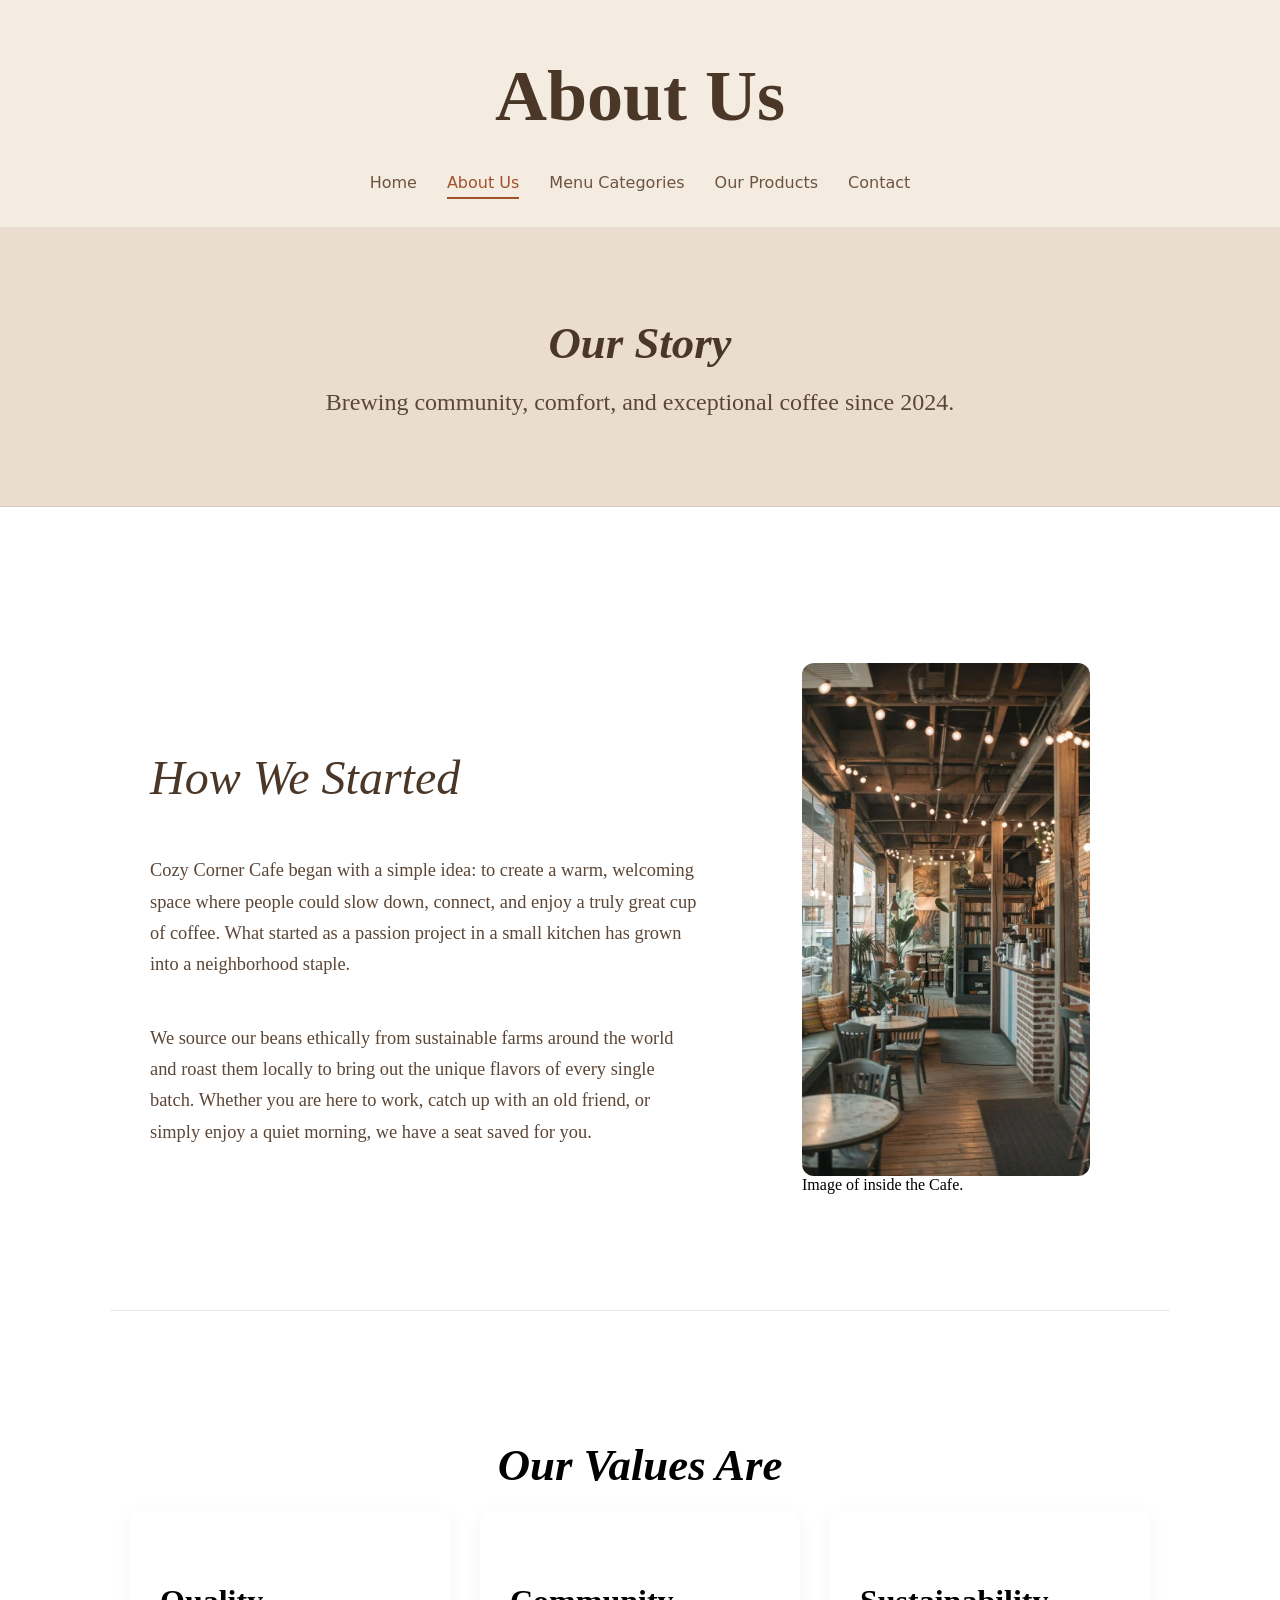
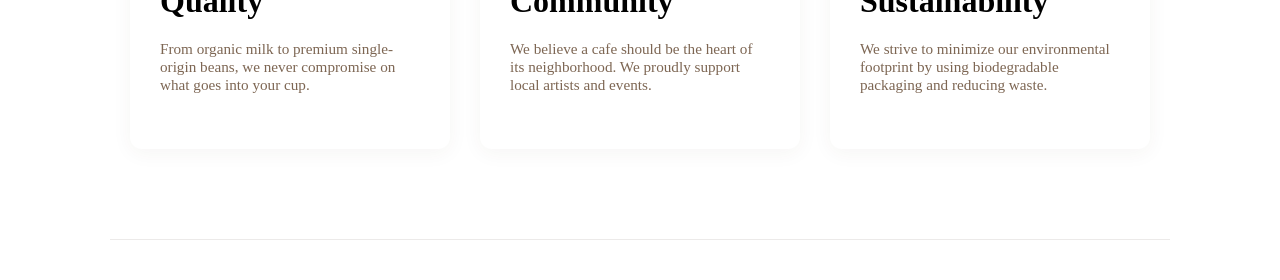
==== commit 6a69c9ae: "Update about.html" ====
--- a/about.html
+++ b/about.html
@@ -42,7 +42,10 @@
             </div>
 
             <div class="our-history-image">
-                <img src="assets/photos/cafe-internal.jpg" />
+                <figure>
+                    <img src="assets/photos/cafe-internal.jpg" />
+                    <figcaption>Image of inside the Cafe.</figcaption>
+                </figure>
             </div>
         </section>
 
--- a/assets/css/style.css
+++ b/assets/css/style.css
@@ -1,5 +1,5 @@
 *, *::before, *::after {
-    box-sizing: border-box; /* Core fix: keeps all layouts mathematically sound */
+    box-sizing: border-box;
 }
 
 body {
@@ -22,7 +22,7 @@
     display: flex;
     flex-direction: column;
     align-items: center;
-    padding: 15px 40px;
+    padding: 35px 40px;
     background-color: #f4ece1;
     box-shadow: 0 2px 5px rgba(0, 0, 0, 0.05);
     gap: 15px;
@@ -337,7 +337,6 @@
     outline: none;
 }
 
-/* Validation Highlights and Feedback States */
 .error-msg {
     color: #d9534f;
     font-size: 0.85rem;
@@ -511,7 +510,6 @@
     padding: 0 20px;
 }
 
-/* Flexible grid wrapper utilizing wrapping layout flows */
 .products-grid {
     display: flex;
     flex-wrap: wrap;
@@ -519,7 +517,6 @@
     justify-content: center;
 }
 
-/* Individual Product Cards */
 .product-card {
     background-color: #ffffff;
     border: 1px solid rgba(109, 84, 64, 0.15);
@@ -533,7 +530,7 @@
     text-align: left;
     box-shadow: 0 4px 15px rgba(74, 55, 40, 0.02);
     transition: transform 0.3s ease, box-shadow 0.3s ease;
-    box-sizing: border-box; /* Forces padding to stay within the card size boundaries */
+    box-sizing: border-box;
 }
 
 .product-card:hover {
@@ -541,7 +538,6 @@
     box-shadow: 0 8px 25px rgba(74, 55, 40, 0.08);
 }
 
-/* Image wrappers ensuring photos fit card boundaries uniformly */
 .product-image {
     width: 100%;
     height: 200px;
@@ -557,7 +553,6 @@
     display: block;
 }
 
-/* Internal text element spacing alignment inside the card containers */
 .product-info {
     padding: 25px 20px 20px 20px;
     display: flex;
@@ -577,7 +572,7 @@
     font-size: 0.9rem;
     line-height: 1.4;
     margin: 0 0 15px 0;
-    flex-grow: 1; /* Pushes the price element perfectly down to the baseline layout line */
+    flex-grow: 1;
 }
 
 .product-price {
